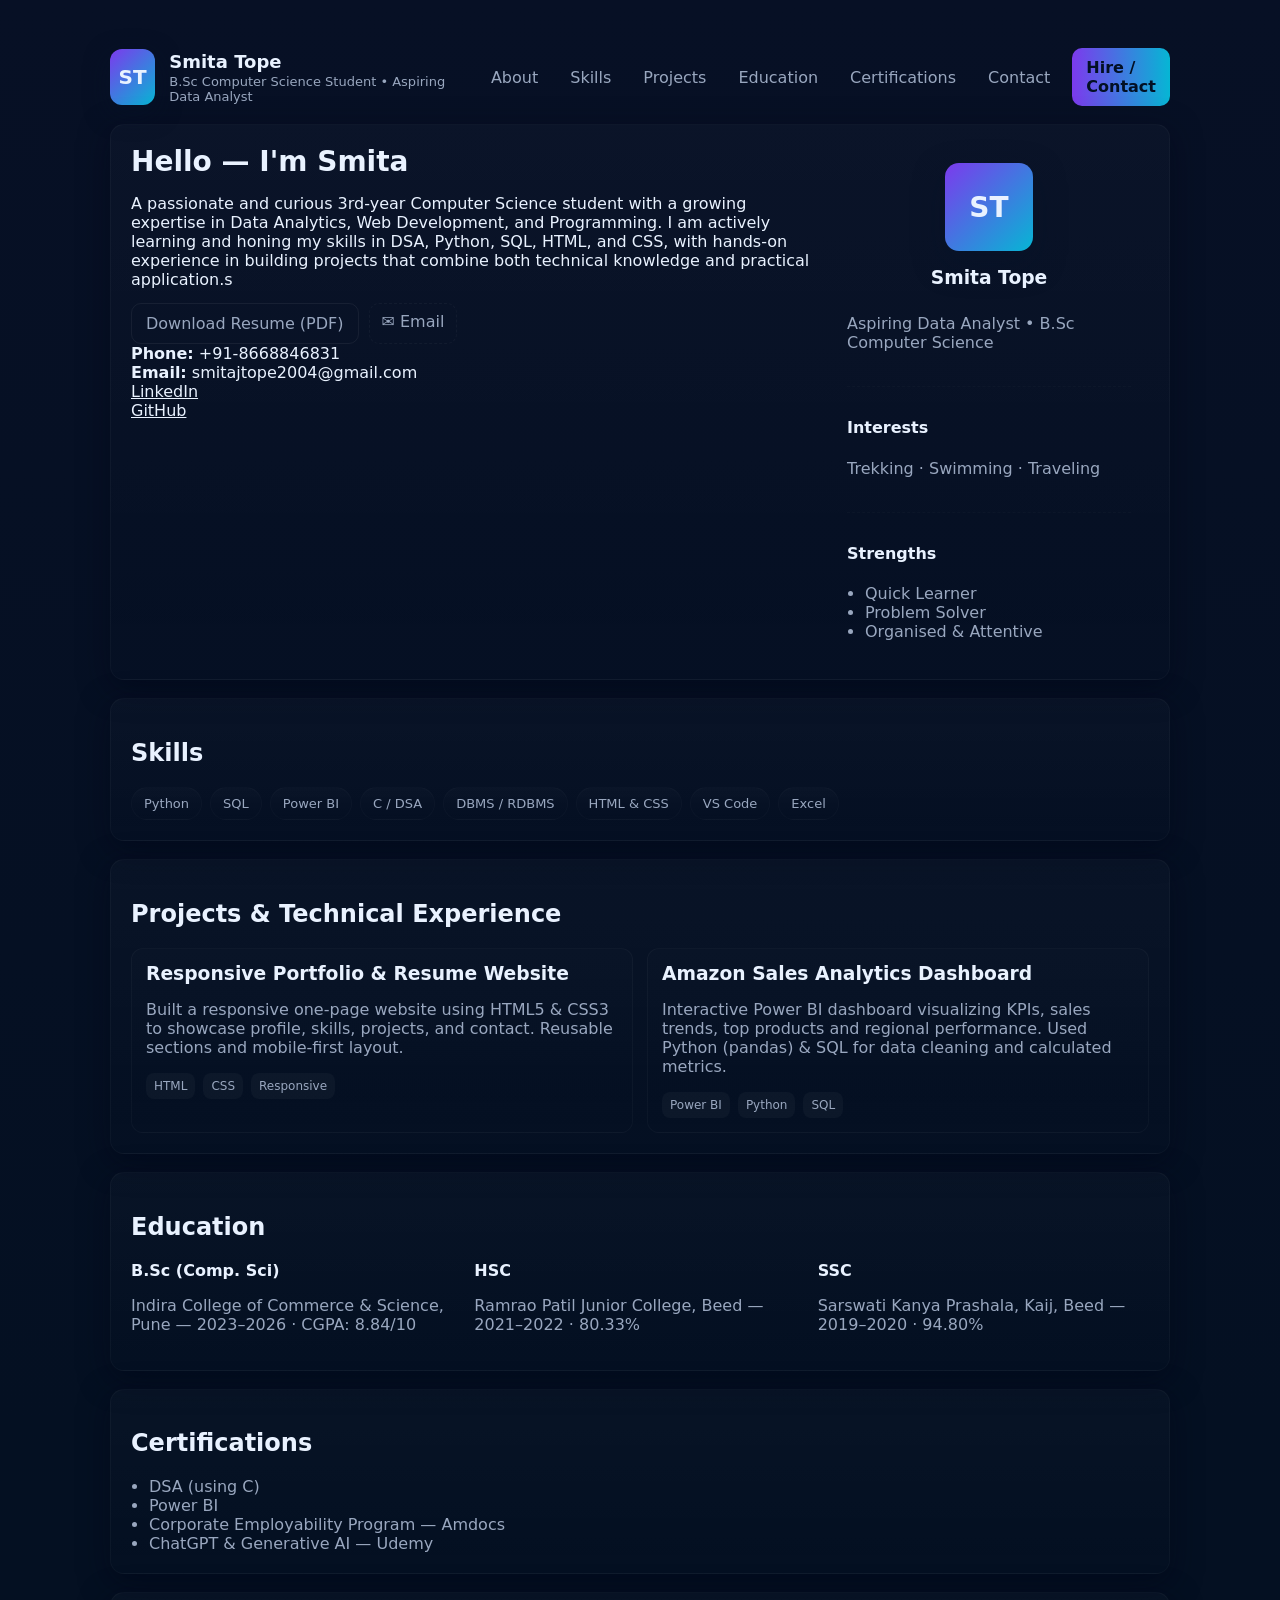
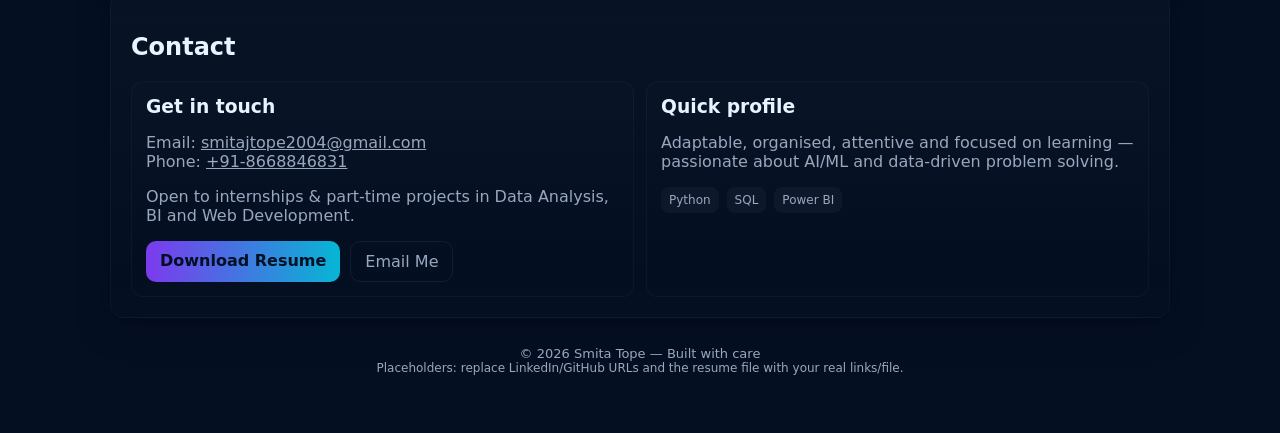
==== index.html @ 4b612841 "Rename smita_portfolio.html to index.html" ====
<!doctype html>
<html lang="en">
<head>
  <meta charset="utf-8" />
  <meta name="viewport" content="width=device-width,initial-scale=1" />
  <title>Smita Tope — B.Sc Computer Science Student</title>
  <meta name="description" content="Portfolio of Smita Tope — Aspiring Data Analyst. Skills: Python, SQL, Power BI, HTML, CSS. Projects, resume and contact." />
  <link rel="stylesheet" href="smita_portfolio.css" />
  <link rel="icon" href="data:;base64,iVBORw0KGgo=">
</head>
<body>
  <div class="wrap">
    <header class="site-header">
      <div class="brand">
        <div class="avatar">ST</div>
        <div class="brand-text">
          <div class="name">Smita Tope</div>
          <div class="title">B.Sc Computer Science Student • Aspiring Data Analyst</div>
        </div>
      </div>

      <nav class="nav">
        <button class="nav-toggle" id="navToggle" aria-label="toggle menu">☰</button>
        <ul class="nav-list" id="navList">
          <li><a href="#about">About</a></li>
          <li><a href="#skills">Skills</a></li>
          <li><a href="#projects">Projects</a></li>
          <li><a href="#education">Education</a></li>
          <li><a href="#certs">Certifications</a></li>
          <li><a href="#contact">Contact</a></li>
        </ul>
        <a class="btn-primary" href="#contact">Hire / Contact</a>
      </nav>
    </header>

    <main>
      <section id="about" class="panel hero">
        <div class="hero-left">
          <h1>Hello — I'm Smita</h1>
          <p class="lead"></p> A passionate and curious 3rd-year Computer Science student with a growing expertise in Data Analytics, Web Development, and Programming. I am actively learning and honing my skills in DSA, Python, SQL, HTML, and CSS, with hands-on experience in building projects that combine both technical knowledge and practical application.s
          <div class="cta-row">
            <a class="btn-outline" href="smita_tope.resume.pdf" download>Download Resume (PDF)</a>
            <a class="btn-ghost" href="mailto:smitajtope2004@gmail.com">✉️ Email</a>
          </div>

          <div class="quick-contact">
            <div><strong>Phone:</strong> +91-8668846831</div>
            <div><strong>Email:</strong> smitajtope2004@gmail.com</div>
          </div>

          <div class="social">
            <!-- Replace the hrefs with your real profiles -->
            <a href="https://www.linkedin.com/in/smita-tope-60476a2a2" target="_blank" rel="noopener">LinkedIn</a><br>
            <a href="https://github.com/your-username" target="_blank" rel="noopener">GitHub</a>
          </div>
        </div>

        <div class="hero-right profile-card">
          <div class="avatar-large">ST</div>
          <h3 class="name-sm">Smita Tope</h3>
          <p class="muted">Aspiring Data Analyst • B.Sc Computer Science</p>

          <div class="card-block">
            <h4>Interests</h4>
            <p class="muted">Trekking · Swimming · Traveling</p>
          </div>

          <div class="card-block">
            <h4>Strengths</h4>
            <ul class="muted small-list">
              <li>Quick Learner</li>
              <li>Problem Solver</li>
              <li>Organised & Attentive</li>
            </ul>
          </div>
        </div>
      </section>

      <section id="skills" class="panel">
        <h2>Skills</h2>
        <div class="chips">
          <span class="chip">Python</span>
          <span class="chip">SQL</span>
          <span class="chip">Power BI</span>
          <span class="chip">C / DSA</span>
          <span class="chip">DBMS / RDBMS</span>
          <span class="chip">HTML & CSS</span>
          <span class="chip">VS Code</span>
          <span class="chip">Excel</span>
        </div>
      </section>

      <section id="projects" class="panel">
        <h2>Projects & Technical Experience</h2>
        <div class="grid">
          <article class="card">
            <h3>Responsive Portfolio & Resume Website</h3>
            <p class="muted">Built a responsive one-page website using HTML5 & CSS3 to showcase profile, skills, projects, and contact. Reusable sections and mobile-first layout.</p>
            <div class="tags"><span>HTML</span><span>CSS</span><span>Responsive</span></div>
          </article>

          <article class="card">
            <h3>Amazon Sales Analytics Dashboard</h3>
            <p class="muted">Interactive Power BI dashboard visualizing KPIs, sales trends, top products and regional performance. Used Python (pandas) & SQL for data cleaning and calculated metrics.</p>
            <div class="tags"><span>Power BI</span><span>Python</span><span>SQL</span></div>
          </article>

          
        </div>
      </section>

      <section id="education" class="panel">
        <h2>Education</h2>
        <div class="edu-grid">
          <div class="edu-item">
            <h4>B.Sc (Comp. Sci)</h4>
            <p class="muted">Indira College of Commerce & Science, Pune — 2023–2026 · CGPA: 8.84/10</p>
          </div>
          <div class="edu-item">
            <h4>HSC</h4>
            <p class="muted">Ramrao Patil Junior College, Beed — 2021–2022 · 80.33%</p>
          </div>
          <div class="edu-item">
            <h4>SSC</h4>
            <p class="muted">Sarswati Kanya Prashala, Kaij, Beed — 2019–2020 · 94.80%</p>
          </div>
        </div>
      </section>

      <section id="certs" class="panel">
        <h2>Certifications</h2>
        <ul class="muted cert-list">
          <li>DSA (using C)</li>
          <li>Power BI</li>
          <li>Corporate Employability Program — Amdocs</li>
          <li>ChatGPT & Generative AI — Udemy</li>
        </ul>
      </section>

      <section id="contact" class="panel contact-panel">
        <h2>Contact</h2>
        <div class="contact-grid">
          <div class="contact-card card">
            <h3>Get in touch</h3>
            <p class="muted">Email: <a href="mailto:smitajtope2004@gmail.com">smitajtope2004@gmail.com</a><br>Phone: <a href="tel:+918668846831">+91-8668846831</a></p>
            <p class="muted">Open to internships & part-time projects in Data Analysis, BI and Web Development.</p>
            <div class="cta-row">
              <a class="btn-primary" href="smita_tope.resume.pdf" download>Download Resume</a>
              <a class="btn-outline" href="mailto:smitajtope2004@gmail.com">Email Me</a>
            </div>
          </div>

          <div class="contact-card card">
            <h3>Quick profile</h3>
            <p class="muted">Adaptable, organised, attentive and focused on learning — passionate about AI/ML and data-driven problem solving.</p>
            <div class="tags"><span>Python</span><span>SQL</span><span>Power BI</span></div>
          </div>
        </div>
      </section>
    </main>

    <footer class="site-footer">
      <div>© <span id="year"></span> Smita Tope — Built with care</div>
      <div class="muted small">Placeholders: replace LinkedIn/GitHub URLs and the resume file with your real links/file.</div>
    </footer>
  </div>

<script>
  // small interaction: nav toggle & year
  document.getElementById('year').textContent = new Date().getFullYear();
  const navToggle = document.getElementById('navToggle');
  const navList = document.getElementById('navList');
  navToggle.addEventListener('click', () => {
    navList.classList.toggle('open');
  });
</script>
</body>
</html>
---- smita_portfolio.css ----
:root{
  --bg:#071025;
  --panel:#081226;
  --muted:#99a7bf;
  --accent:#7c3aed;
  --accent-2:#06b6d4;
  --glass: rgba(255,255,255,0.03);
  --radius:14px;
  --maxw:1100px;
  --text:#e9f2ff;
  color-scheme: dark;
  font-family: Inter, ui-sans-serif, system-ui, -apple-system, 'Segoe UI', Roboto, Arial;
}

/* Reset + layout */
*{box-sizing:border-box}
body{
  margin:0;
  background: linear-gradient(180deg,var(--bg), #041022 70%);
  color:var(--text);
  -webkit-font-smoothing:antialiased;
  -moz-osx-font-smoothing:grayscale;
}
.wrap{max-width:var(--maxw);margin:28px auto;padding:20px}

/* Header */
.site-header{
  display:flex;
  align-items:center;
  justify-content:space-between;
  gap:18px;
}
.brand{display:flex;gap:14px;align-items:center}
.avatar{
  width:56px;height:56px;border-radius:12px;
  background:linear-gradient(135deg,var(--accent),var(--accent-2));
  display:flex;align-items:center;justify-content:center;font-weight:700;font-size:20px;
  box-shadow:0 8px 24px rgba(7,18,40,0.6);
}
.brand-text .name{font-weight:700;font-size:18px}
.brand-text .title{font-size:13px;color:var(--muted);margin-top:2px}

/* Navigation */
.nav{display:flex;align-items:center;gap:12px}
.nav-list{list-style:none;margin:0;padding:0;display:flex;gap:12px;align-items:center}
.nav-list li a{color:var(--muted);text-decoration:none;padding:8px 10px;border-radius:8px}
.nav-list li a:hover{background:var(--glass);color:var(--text)}
.nav-toggle{display:none;background:transparent;border:0;color:var(--muted);font-size:20px}
.btn-primary{background:linear-gradient(90deg,var(--accent),var(--accent-2));color:#021024;padding:10px 14px;border-radius:10px;text-decoration:none;font-weight:700}

/* Responsive header */
@media (max-width:920px){
  .nav-list{position:absolute;top:72px;right:20px;flex-direction:column;background:linear-gradient(180deg,rgba(10,16,30,0.9),rgba(8,12,20,0.95));padding:12px;border-radius:10px;display:none}
  .nav-list.open{display:flex}
  .nav-toggle{display:inline-flex}
  .nav{gap:6px}
}

/* Panels & sections */
main{display:flex;flex-direction:column;gap:18px;margin-top:18px}
.panel{background:linear-gradient(180deg, rgba(255,255,255,0.02), transparent); padding:20px;border-radius:var(--radius);border:1px solid rgba(255,255,255,0.03);box-shadow:0 8px 30px rgba(2,6,23,0.5)}
.hero{display:grid;grid-template-columns:1fr 320px;gap:18px;align-items:start}
@media (max-width:920px){.hero{grid-template-columns:1fr}}

.hero h1{margin:0;font-size:28px}
.lead{color:var(--muted);margin-top:8px;line-height:1.5}
.cta-row{margin-top:14px;display:flex;gap:10px;flex-wrap:wrap}
.btn-outline{border:1px solid rgba(255,255,255,0.06);padding:10px 14px;border-radius:10px;color:var(--muted);text-decoration:none}
.btn-ghost{background:transparent;border:1px dashed rgba(255,255,255,0.04);padding:8px 12px;border-radius:10px;color:var(--muted);text-decoration:none}

/* Hero right card */
.profile-card{display:flex;flex-direction:column;gap:10px;align-items:center;padding:18px}
.avatar-large{width:88px;height:88px;border-radius:14px;background:linear-gradient(135deg,var(--accent),var(--accent-2));display:flex;align-items:center;justify-content:center;font-weight:800;font-size:28px;box-shadow:0 12px 30px rgba(7,18,40,0.6)}
.name-sm{margin:6px 0 0 0}
.muted{color:var(--muted)}

.card-block{width:100%;border-top:1px dashed rgba(255,255,255,0.02);padding-top:10px;margin-top:8px}

/* Chips / skills */
.chips{display:flex;flex-wrap:wrap;gap:8px;margin-top:12px}
.chip{background:linear-gradient(180deg, rgba(255,255,255,0.02), transparent);padding:8px 12px;border-radius:999px;font-size:13px;color:var(--muted);border:1px solid rgba(255,255,255,0.02)}

/* Projects grid */
.grid{display:grid;grid-template-columns:repeat(2,1fr);gap:14px;margin-top:12px}
@media (max-width:760px){.grid{grid-template-columns:1fr}}
.card{background:linear-gradient(180deg, rgba(255,255,255,0.01), transparent);padding:14px;border-radius:12px;border:1px solid rgba(255,255,255,0.03)}
.card h3{margin:0 0 8px 0}
.tags{display:flex;gap:8px;margin-top:10px}
.tags span{background:rgba(255,255,255,0.03);padding:6px 8px;border-radius:8px;font-size:12px;color:var(--muted)}

/* Education & certs */
.edu-grid{display:grid;grid-template-columns:repeat(3,1fr);gap:12px;margin-top:12px}
@media (max-width:920px){.edu-grid{grid-template-columns:1fr}}
.edu-item h4{margin:0}
.cert-list{margin:8px 0 0 0;padding-left:18px}

/* Contact */
.contact-panel .contact-grid{display:grid;grid-template-columns:1fr 1fr;gap:12px}
@media (max-width:760px){.contact-panel .contact-grid{grid-template-columns:1fr}}
.contact-card.card{min-height:140px}

/* Footer */
.site-footer{margin-top:18px;text-align:center;color:var(--muted);font-size:13px;padding:10px}

/* Small utilities */
.small{font-size:12px}
.small-list{margin:6px 0 0 0;padding-left:18px}
a{color:inherit}
a:hover{text-decoration:underline}

/* subtle interactive hover */
.card:hover{transform:translateY(-6px);transition:transform 220ms ease, box-shadow 220ms ease;box-shadow:0 18px 40px rgba(2,6,23,0.6)}
.btn-primary:hover{opacity:0.95;transform:translateY(-2px)}
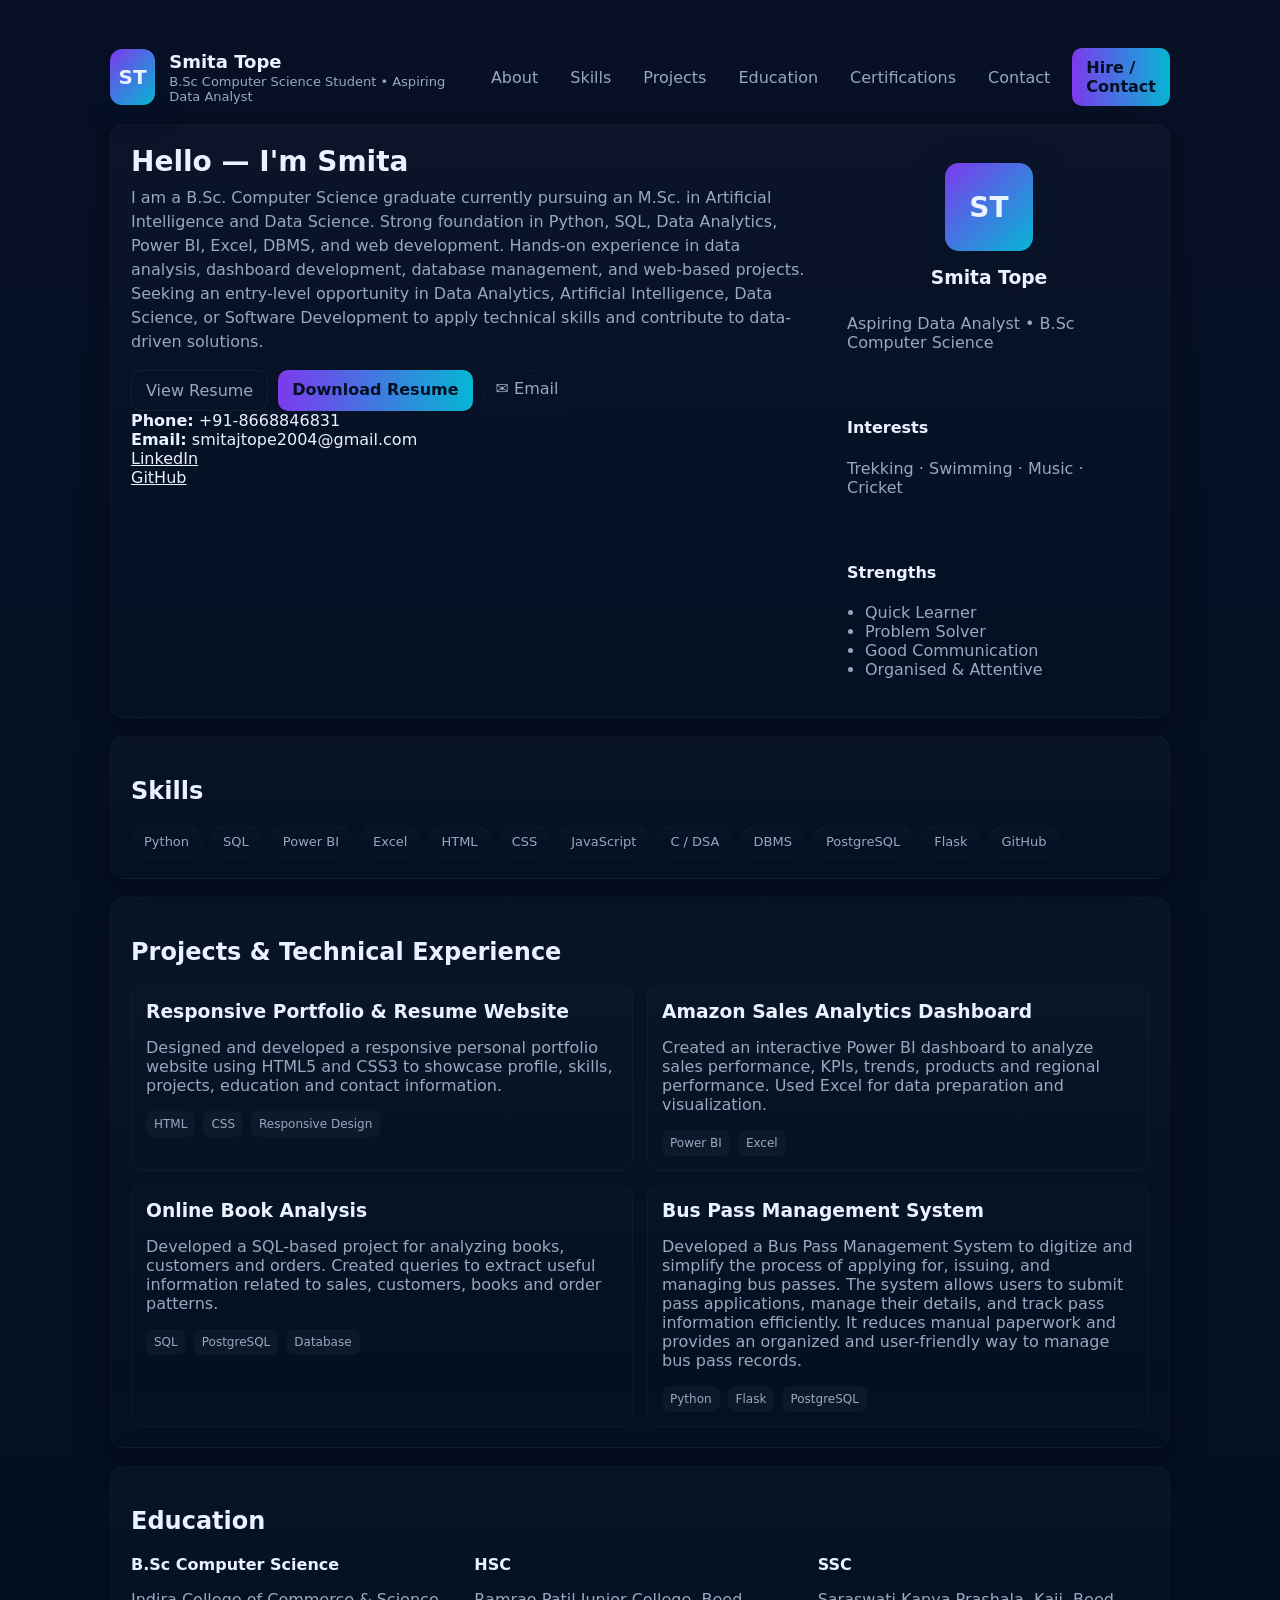
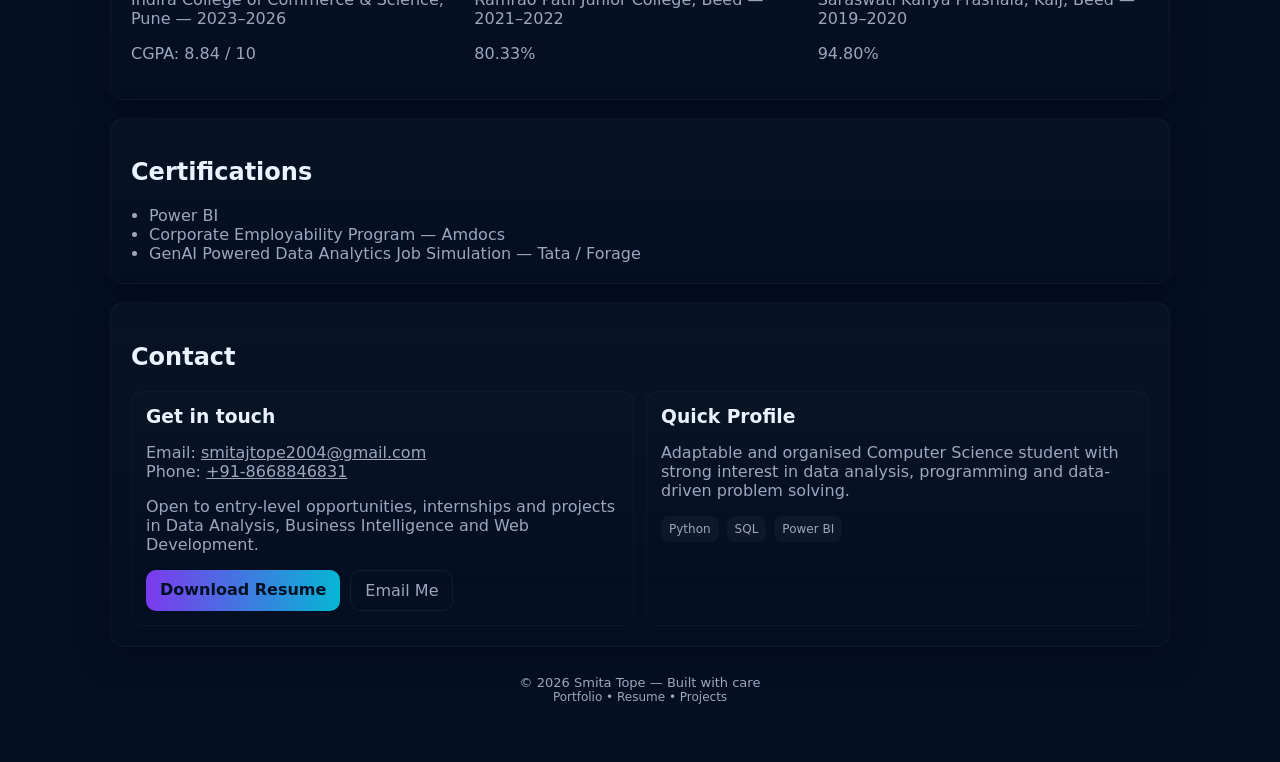
==== commit aadffe69: "Update index.html" ====
--- a/index.html
+++ b/index.html
@@ -1,178 +1,266 @@
 <!doctype html>
 <html lang="en">
 <head>
-  <meta charset="utf-8" />
-  <meta name="viewport" content="width=device-width,initial-scale=1" />
-  <title>Smita Tope — B.Sc Computer Science Student</title>
-  <meta name="description" content="Portfolio of Smita Tope — Aspiring Data Analyst. Skills: Python, SQL, Power BI, HTML, CSS. Projects, resume and contact." />
-  <link rel="stylesheet" href="smita_portfolio.css" />
+  <meta charset="utf-8">
+  <meta name="viewport" content="width=device-width, initial-scale=1">
+  <title>Smita Tope — Computer Science Student</title>
+  <meta name="description" content="Portfolio of Smita Tope — Computer Science student and aspiring Data Analyst.">
+  <link rel="stylesheet" href="smita_portfolio.css">
   <link rel="icon" href="data:;base64,iVBORw0KGgo=">
 </head>
+
 <body>
-  <div class="wrap">
-    <header class="site-header">
-      <div class="brand">
-        <div class="avatar">ST</div>
-        <div class="brand-text">
-          <div class="name">Smita Tope</div>
-          <div class="title">B.Sc Computer Science Student • Aspiring Data Analyst</div>
-        </div>
-      </div>
-
-      <nav class="nav">
-        <button class="nav-toggle" id="navToggle" aria-label="toggle menu">☰</button>
-        <ul class="nav-list" id="navList">
-          <li><a href="#about">About</a></li>
-          <li><a href="#skills">Skills</a></li>
-          <li><a href="#projects">Projects</a></li>
-          <li><a href="#education">Education</a></li>
-          <li><a href="#certs">Certifications</a></li>
-          <li><a href="#contact">Contact</a></li>
-        </ul>
-        <a class="btn-primary" href="#contact">Hire / Contact</a>
-      </nav>
-    </header>
-
-    <main>
-      <section id="about" class="panel hero">
-        <div class="hero-left">
-          <h1>Hello — I'm Smita</h1>
-          <p class="lead"></p> A passionate and curious 3rd-year Computer Science student with a growing expertise in Data Analytics, Web Development, and Programming. I am actively learning and honing my skills in DSA, Python, SQL, HTML, and CSS, with hands-on experience in building projects that combine both technical knowledge and practical application.s
+<div class="wrap">
+
+  <header class="site-header">
+    <div class="brand">
+      <div class="avatar">ST</div>
+      <div class="brand-text">
+        <div class="name">Smita Tope</div>
+        <div class="title">B.Sc Computer Science Student • Aspiring Data Analyst</div>
+      </div>
+    </div>
+
+    <nav class="nav">
+      <button class="nav-toggle" id="navToggle" aria-label="Toggle menu">☰</button>
+      <ul class="nav-list" id="navList">
+        <li><a href="#about">About</a></li>
+        <li><a href="#skills">Skills</a></li>
+        <li><a href="#projects">Projects</a></li>
+        <li><a href="#education">Education</a></li>
+        <li><a href="#certs">Certifications</a></li>
+        <li><a href="#contact">Contact</a></li>
+      </ul>
+      <a class="btn-primary" href="#contact">Hire / Contact</a>
+    </nav>
+  </header>
+
+  <main>
+    <section id="about" class="panel hero">
+      <div class="hero-left">
+        <h1>Hello — I'm Smita</h1>
+
+        <p class="lead">
+           I am a B.Sc. Computer Science graduate currently pursuing an M.Sc. in Artificial Intelligence and Data Science. Strong foundation in Python, SQL, Data Analytics, Power BI, Excel, DBMS, and web development. Hands-on experience in data analysis, dashboard development, database management, and web-based projects. Seeking an entry-level opportunity in Data Analytics, Artificial Intelligence, Data Science, or Software Development to apply technical skills and contribute to data-driven solutions.
+        </p>
+
+        <div class="cta-row">
+          <a class="btn-outline" href="Smita_Tope_Resume.pdf" target="_blank">
+            View Resume
+          </a>
+
+          <a class="btn-primary" href="Smita_Tope_Resume.pdf" download>
+            Download Resume
+          </a>
+
+          <a class="btn-ghost" href="mailto:smitajtope2004@gmail.com">
+            ✉️ Email
+          </a>
+        </div>
+
+        <div class="quick-contact">
+          <div><strong>Phone:</strong> +91-8668846831</div>
+          <div><strong>Email:</strong> smitajtope2004@gmail.com</div>
+        </div>
+
+        <div class="social">
+          <a href="https://www.linkedin.com/in/smita-tope-60476a2a2/" target="_blank" rel="noopener">LinkedIn</a>
+          <br>
+          <a href="https://github.com/smitajtope2004" target="_blank" rel="noopener">GitHub</a>
+        </div>
+      </div>
+
+      <div class="hero-right profile-card">
+        <div class="avatar-large">ST</div>
+        <h3 class="name-sm">Smita Tope</h3>
+        <p class="muted">Aspiring Data Analyst • B.Sc Computer Science</p>
+
+        <div class="card-block">
+          <h4>Interests</h4>
+          <p class="muted">Trekking · Swimming · Music · Cricket</p>
+        </div>
+
+        <div class="card-block">
+          <h4>Strengths</h4>
+          <ul class="muted small-list">
+            <li>Quick Learner</li>
+            <li>Problem Solver</li>
+            <li>Good Communication</li>
+            <li>Organised & Attentive</li>
+          </ul>
+        </div>
+      </div>
+    </section>
+
+    <section id="skills" class="panel">
+      <h2>Skills</h2>
+      <div class="chips">
+        <span class="chip">Python</span>
+        <span class="chip">SQL</span>
+        <span class="chip">Power BI</span>
+        <span class="chip">Excel</span>
+        <span class="chip">HTML</span>
+        <span class="chip">CSS</span>
+        <span class="chip">JavaScript</span>
+        <span class="chip">C / DSA</span>
+        <span class="chip">DBMS</span>
+        <span class="chip">PostgreSQL</span>
+        <span class="chip">Flask</span>
+        <span class="chip">GitHub</span>
+      </div>
+    </section>
+
+    <section id="projects" class="panel">
+      <h2>Projects & Technical Experience</h2>
+
+      <div class="grid">
+        <article class="card">
+          <h3>Responsive Portfolio & Resume Website</h3>
+          <p class="muted">
+            Designed and developed a responsive personal portfolio website
+            using HTML5 and CSS3 to showcase profile, skills, projects,
+            education and contact information.
+          </p>
+          <div class="tags">
+            <span>HTML</span><span>CSS</span><span>Responsive Design</span>
+          </div>
+        </article>
+
+        <article class="card">
+          <h3>Amazon Sales Analytics Dashboard</h3>
+          <p class="muted">
+            Created an interactive Power BI dashboard to analyze sales
+            performance, KPIs, trends, products and regional performance.
+            Used Excel for data preparation and visualization.
+          </p>
+          <div class="tags">
+            <span>Power BI</span><span>Excel</span>
+          </div>
+        </article>
+
+        <article class="card">
+          <h3>Online Book Analysis</h3>
+          <p class="muted">
+            Developed a SQL-based project for analyzing books, customers
+            and orders. Created queries to extract useful information
+            related to sales, customers, books and order patterns.
+          </p>
+          <div class="tags">
+            <span>SQL</span><span>PostgreSQL</span><span>Database</span>
+          </div>
+        </article>
+
+        <article class="card">
+          <h3>Bus Pass Management System</h3>
+          <p class="muted">
+            Developed a Bus Pass Management System to digitize and simplify the process of applying for, issuing, and managing bus passes. The system allows users to submit pass applications, manage their details, and track pass information efficiently. It reduces manual paperwork and provides an organized and user-friendly way to manage bus pass records.
+
+          </p>
+          <div class="tags">
+            <span>Python</span><span>Flask</span><span>PostgreSQL</span>
+          </div>
+        </article>
+      </div>
+    </section>
+
+    <section id="education" class="panel">
+      <h2>Education</h2>
+
+      <div class="edu-grid">
+        <div class="edu-item">
+          <h4>B.Sc Computer Science</h4>
+          <p class="muted">Indira College of Commerce & Science, Pune — 2023–2026</p>
+          <p class="muted">CGPA: 8.84 / 10</p>
+        </div>
+
+        <div class="edu-item">
+          <h4>HSC</h4>
+          <p class="muted">Ramrao Patil Junior College, Beed — 2021–2022</p>
+          <p class="muted">80.33%</p>
+        </div>
+
+        <div class="edu-item">
+          <h4>SSC</h4>
+          <p class="muted">Saraswati Kanya Prashala, Kaij, Beed — 2019–2020</p>
+          <p class="muted">94.80%</p>
+        </div>
+      </div>
+    </section>
+
+    <section id="certs" class="panel">
+      <h2>Certifications</h2>
+      <ul class="muted cert-list">
+        <li>Power BI</li>
+        <li>Corporate Employability Program — Amdocs</li>
+        <li>GenAI Powered Data Analytics Job Simulation — Tata / Forage</li>
+      </ul>
+    </section>
+
+    <section id="contact" class="panel contact-panel">
+      <h2>Contact</h2>
+
+      <div class="contact-grid">
+        <div class="contact-card card">
+          <h3>Get in touch</h3>
+
+          <p class="muted">
+            Email:
+            <a href="mailto:smitajtope2004@gmail.com">smitajtope2004@gmail.com</a>
+            <br>
+            Phone:
+            <a href="tel:+918668846831">+91-8668846831</a>
+          </p>
+
+          <p class="muted">
+            Open to entry-level opportunities, internships and projects
+            in Data Analysis, Business Intelligence and Web Development.
+          </p>
+
           <div class="cta-row">
-            <a class="btn-outline" href="smita_tope.resume.pdf" download>Download Resume (PDF)</a>
-            <a class="btn-ghost" href="mailto:smitajtope2004@gmail.com">✉️ Email</a>
-          </div>
-
-          <div class="quick-contact">
-            <div><strong>Phone:</strong> +91-8668846831</div>
-            <div><strong>Email:</strong> smitajtope2004@gmail.com</div>
-          </div>
-
-          <div class="social">
-            <!-- Replace the hrefs with your real profiles -->
-            <a href="https://www.linkedin.com/in/smita-tope-60476a2a2" target="_blank" rel="noopener">LinkedIn</a><br>
-            <a href="https://github.com/your-username" target="_blank" rel="noopener">GitHub</a>
-          </div>
-        </div>
-
-        <div class="hero-right profile-card">
-          <div class="avatar-large">ST</div>
-          <h3 class="name-sm">Smita Tope</h3>
-          <p class="muted">Aspiring Data Analyst • B.Sc Computer Science</p>
-
-          <div class="card-block">
-            <h4>Interests</h4>
-            <p class="muted">Trekking · Swimming · Traveling</p>
-          </div>
-
-          <div class="card-block">
-            <h4>Strengths</h4>
-            <ul class="muted small-list">
-              <li>Quick Learner</li>
-              <li>Problem Solver</li>
-              <li>Organised & Attentive</li>
-            </ul>
-          </div>
-        </div>
-      </section>
-
-      <section id="skills" class="panel">
-        <h2>Skills</h2>
-        <div class="chips">
-          <span class="chip">Python</span>
-          <span class="chip">SQL</span>
-          <span class="chip">Power BI</span>
-          <span class="chip">C / DSA</span>
-          <span class="chip">DBMS / RDBMS</span>
-          <span class="chip">HTML & CSS</span>
-          <span class="chip">VS Code</span>
-          <span class="chip">Excel</span>
-        </div>
-      </section>
-
-      <section id="projects" class="panel">
-        <h2>Projects & Technical Experience</h2>
-        <div class="grid">
-          <article class="card">
-            <h3>Responsive Portfolio & Resume Website</h3>
-            <p class="muted">Built a responsive one-page website using HTML5 & CSS3 to showcase profile, skills, projects, and contact. Reusable sections and mobile-first layout.</p>
-            <div class="tags"><span>HTML</span><span>CSS</span><span>Responsive</span></div>
-          </article>
-
-          <article class="card">
-            <h3>Amazon Sales Analytics Dashboard</h3>
-            <p class="muted">Interactive Power BI dashboard visualizing KPIs, sales trends, top products and regional performance. Used Python (pandas) & SQL for data cleaning and calculated metrics.</p>
-            <div class="tags"><span>Power BI</span><span>Python</span><span>SQL</span></div>
-          </article>
-
-          
-        </div>
-      </section>
-
-      <section id="education" class="panel">
-        <h2>Education</h2>
-        <div class="edu-grid">
-          <div class="edu-item">
-            <h4>B.Sc (Comp. Sci)</h4>
-            <p class="muted">Indira College of Commerce & Science, Pune — 2023–2026 · CGPA: 8.84/10</p>
-          </div>
-          <div class="edu-item">
-            <h4>HSC</h4>
-            <p class="muted">Ramrao Patil Junior College, Beed — 2021–2022 · 80.33%</p>
-          </div>
-          <div class="edu-item">
-            <h4>SSC</h4>
-            <p class="muted">Sarswati Kanya Prashala, Kaij, Beed — 2019–2020 · 94.80%</p>
-          </div>
-        </div>
-      </section>
-
-      <section id="certs" class="panel">
-        <h2>Certifications</h2>
-        <ul class="muted cert-list">
-          <li>DSA (using C)</li>
-          <li>Power BI</li>
-          <li>Corporate Employability Program — Amdocs</li>
-          <li>ChatGPT & Generative AI — Udemy</li>
-        </ul>
-      </section>
-
-      <section id="contact" class="panel contact-panel">
-        <h2>Contact</h2>
-        <div class="contact-grid">
-          <div class="contact-card card">
-            <h3>Get in touch</h3>
-            <p class="muted">Email: <a href="mailto:smitajtope2004@gmail.com">smitajtope2004@gmail.com</a><br>Phone: <a href="tel:+918668846831">+91-8668846831</a></p>
-            <p class="muted">Open to internships & part-time projects in Data Analysis, BI and Web Development.</p>
-            <div class="cta-row">
-              <a class="btn-primary" href="smita_tope.resume.pdf" download>Download Resume</a>
-              <a class="btn-outline" href="mailto:smitajtope2004@gmail.com">Email Me</a>
-            </div>
-          </div>
-
-          <div class="contact-card card">
-            <h3>Quick profile</h3>
-            <p class="muted">Adaptable, organised, attentive and focused on learning — passionate about AI/ML and data-driven problem solving.</p>
-            <div class="tags"><span>Python</span><span>SQL</span><span>Power BI</span></div>
-          </div>
-        </div>
-      </section>
-    </main>
-
-    <footer class="site-footer">
-      <div>© <span id="year"></span> Smita Tope — Built with care</div>
-      <div class="muted small">Placeholders: replace LinkedIn/GitHub URLs and the resume file with your real links/file.</div>
-    </footer>
-  </div>
+            <a class="btn-primary" href="Smita_Tope_Resume.pdf" download>
+              Download Resume
+            </a>
+
+            <a class="btn-outline" href="mailto:smitajtope2004@gmail.com">
+              Email Me
+            </a>
+          </div>
+        </div>
+
+        <div class="contact-card card">
+          <h3>Quick Profile</h3>
+          <p class="muted">
+            Adaptable and organised Computer Science student with strong
+            interest in data analysis, programming and data-driven
+            problem solving.
+          </p>
+
+          <div class="tags">
+            <span>Python</span><span>SQL</span><span>Power BI</span>
+          </div>
+        </div>
+      </div>
+    </section>
+  </main>
+
+  <footer class="site-footer">
+    <div>© <span id="year"></span> Smita Tope — Built with care</div>
+    <div class="muted small">Portfolio • Resume • Projects</div>
+  </footer>
+
+</div>
 
 <script>
-  // small interaction: nav toggle & year
-  document.getElementById('year').textContent = new Date().getFullYear();
-  const navToggle = document.getElementById('navToggle');
-  const navList = document.getElementById('navList');
-  navToggle.addEventListener('click', () => {
-    navList.classList.toggle('open');
+  document.getElementById("year").textContent = new Date().getFullYear();
+
+  const navToggle = document.getElementById("navToggle");
+  const navList = document.getElementById("navList");
+
+  navToggle.addEventListener("click", function () {
+    navList.classList.toggle("open");
   });
 </script>
+
 </body>
 </html>
+
